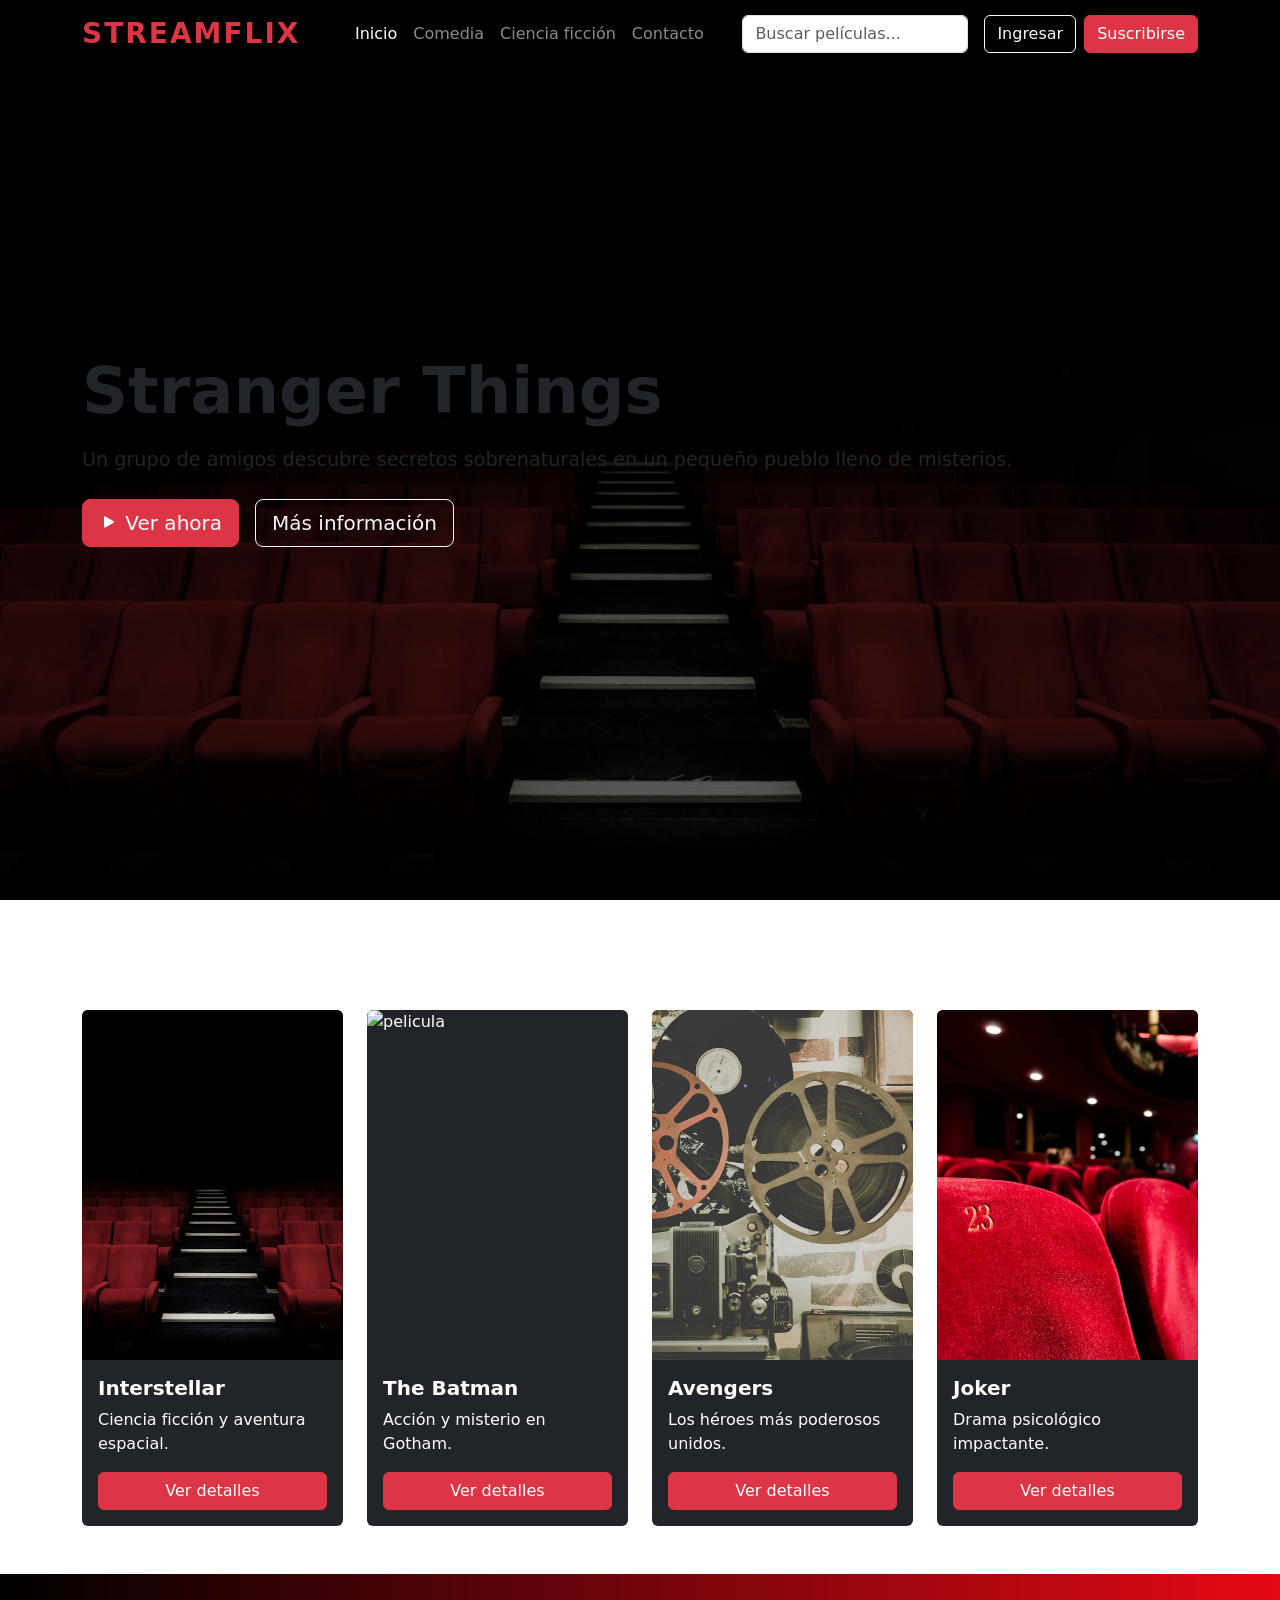
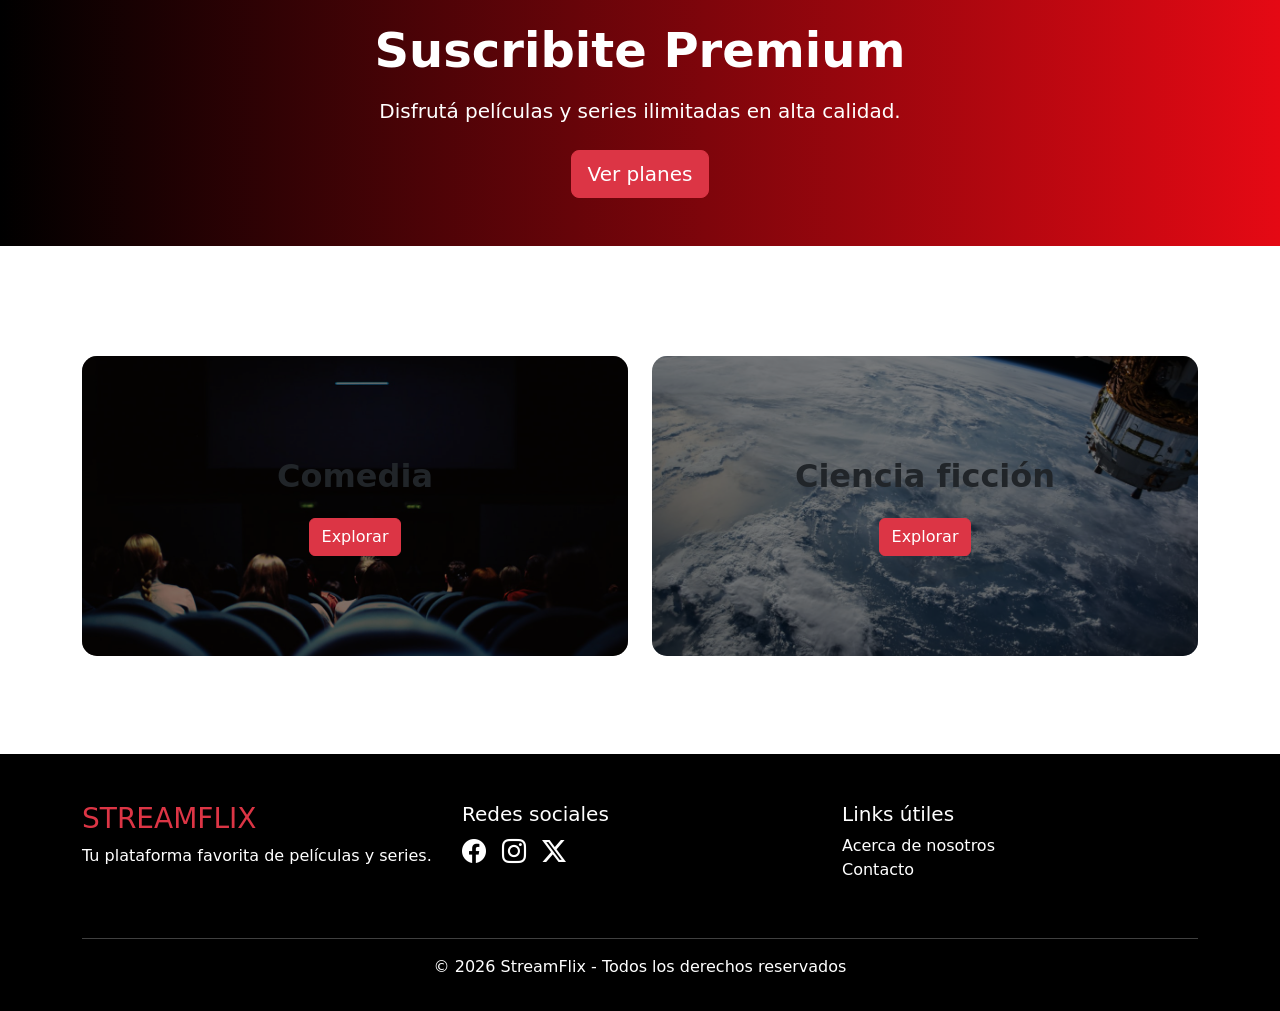
==== pages/index.html @ a865c46c "comienzo de proyecto de compañeros" ====
<!DOCTYPE html>
<html lang="es">
<head>
  <meta charset="UTF-8">
  <meta name="viewport" content="width=device-width, initial-scale=1.0">

  <title>StreamFlix</title>
  <link rel="icon" type="image.png" href="../asset/favicon.png">
  <link rel="stylesheet" href="../style/style.css">

  <!-- Bootstrap -->
  <link
    href="https://cdn.jsdelivr.net/npm/bootstrap@5.3.3/dist/css/bootstrap.min.css"
    rel="stylesheet"
  >

  <!-- Bootstrap Icons -->
  <link
    rel="stylesheet"
    href="https://cdn.jsdelivr.net/npm/bootstrap-icons@1.11.3/font/bootstrap-icons.min.css"
  >

  <!-- CSS -->
  <link rel="stylesheet" href="./css/style.css">
</head>

<body>

  <!-- ================= NAVBAR ================= -->
<header>
  <nav class="navbar navbar-expand-lg navbar-dark bg-black fixed-top shadow">
    <div class="container">

      <!-- Logo -->
      <a class="navbar-brand fw-bold text-danger fs-3" href="#">
        STREAMFLIX
      </a>

      <!-- Botón responsive -->
      <button
        class="navbar-toggler"
        type="button"
        data-bs-toggle="collapse"
        data-bs-target="#menu"
      >
        <span class="navbar-toggler-icon"></span>
      </button>

      <!-- Menú -->
      <div class="collapse navbar-collapse" id="menu">

        <!-- Links -->
        <ul class="navbar-nav mx-auto mb-2 mb-lg-0">

          <li class="nav-item">
            <a class="nav-link active" href="#">
              Inicio
            </a>
          </li>

          <li class="nav-item">
            <a class="nav-link" href="./pages/categoria-comedia.html">
              Comedia
            </a>
          </li>

          <li class="nav-item">
            <a class="nav-link" href="./pages/categoria-cienciaficcion.html">
              Ciencia ficción
            </a>
          </li>

          <li class="nav-item">
            <a class="nav-link" href="./pages/contacto.html">
              Contacto
            </a>
          </li>

        </ul>

        <!-- Buscador -->
        <form class="d-flex me-3 mb-3 mb-lg-0">
          <input
            class="form-control"
            type="search"
            placeholder="Buscar películas..."
          >
        </form>

        <!-- Botones -->
        <div class="d-flex gap-2">

          <a
            href="./pages/login.html"
            class="btn btn-outline-light"
          >
            Ingresar
          </a>

          <a
            href="./pages/suscripcion.html"
            class="btn btn-danger"
          >
            Suscribirse
          </a>

        </div>

      </div>
    </div>
  </nav>
</header>
<main>

  <!-- ================= HERO ================= -->

  <section class="hero">

    <div class="hero-overlay">

      <div class="container hero-content">

        <h1 class="display-3 fw-bold mb-3">
          Stranger Things
        </h1>

        <p class="lead mb-4">
          Un grupo de amigos descubre secretos sobrenaturales
          en un pequeño pueblo lleno de misterios.
        </p>

        <div class="d-flex gap-3">

          <a
            href="./pages/detalle-serie.html"
            class="btn btn-danger btn-lg"
          >
            <i class="bi bi-play-fill"></i>
            Ver ahora
          </a>

          <a
            href="./pages/detalle-serie.html"
            class="btn btn-outline-light btn-lg"
          >
            Más información
          </a>

        </div>

      </div>

    </div>

  </section>

  <!-- ================= PELÍCULAS SUGERIDAS ================= -->

  <section class="container py-5">

    <h2 class="text-white mb-4">
      Películas sugeridas
    </h2>

    <div class="row g-4">

      <!-- Card 1 -->
      <div class="col-md-6 col-lg-3">

        <div class="card movie-card bg-dark text-white border-0">

          <img
            src="../asset/photo-7.jpg"
            class="card-img-top"
            alt="pelicula"
          >

          <div class="card-body">

            <h5 class="card-title">
              Interstellar
            </h5>

            <p class="card-text">
              Ciencia ficción y aventura espacial.
            </p>

            <a
              href="./pages/detalle-pelicula.html"
              class="btn btn-danger w-100"
            >
              Ver detalles
            </a>

          </div>

        </div>

      </div>

      <!-- Card 2 -->
      <div class="col-md-6 col-lg-3">

        <div class="card movie-card bg-dark text-white border-0">

          <img
            src="../asset/photo-1.jpg"
            class="card-img-top"
            alt="pelicula"
          >

          <div class="card-body">

            <h5 class="card-title">
              The Batman
            </h5>

            <p class="card-text">
              Acción y misterio en Gotham.
            </p>

            <a
              href="./pages/detalle-pelicula.html"
              class="btn btn-danger w-100"
            >
              Ver detalles
            </a>

          </div>

        </div>

      </div>

      <!-- Card 3 -->
      <div class="col-md-6 col-lg-3">

        <div class="card movie-card bg-dark text-white border-0">

          <img
            src="../asset/photo-6.jpg"
            class="card-img-top"
            alt="pelicula"
          >

          <div class="card-body">

            <h5 class="card-title">
              Avengers
            </h5>

            <p class="card-text">
              Los héroes más poderosos unidos.
            </p>

            <a
              href="./pages/detalle-pelicula.html"
              class="btn btn-danger w-100"
            >
              Ver detalles
            </a>

          </div>

        </div>

      </div>

      <!-- Card 4 -->
      <div class="col-md-6 col-lg-3">

        <div class="card movie-card bg-dark text-white border-0">

          <img
            src="../asset/photo-2.jpg"
            class="card-img-top"
            alt="pelicula"
          >

          <div class="card-body">

            <h5 class="card-title">
              Joker
            </h5>

            <p class="card-text">
              Drama psicológico impactante.
            </p>

            <a
              href="./pages/detalle-pelicula.html"
              class="btn btn-danger w-100"
            >
              Ver detalles
            </a>

          </div>

        </div>

      </div>

    </div>

  </section>

  <!-- ================= BANNER PREMIUM ================= -->

  <section class="premium-banner py-5">

    <div class="container text-center text-white">

      <h2 class="display-5 fw-bold mb-3">
        Suscribite Premium
      </h2>

      <p class="lead mb-4">
        Disfrutá películas y series ilimitadas en alta calidad.
      </p>

      <a
        href="./pages/suscripcion.html"
        class="btn btn-danger btn-lg"
      >
        Ver planes
      </a>

    </div>

  </section>

  <!-- ================= CATEGORÍAS ================= -->

  <section class="container py-5">

    <h2 class="text-white mb-4">
      Categorías populares
    </h2>

    <div class="row g-4">

      <!-- Categoría 1 -->
      <div class="col-md-6">

        <div class="category-card comedy">

          <div class="category-overlay">

            <h3>Comedia</h3>

            <a
              href="./pages/categoria-comedia.html"
              class="btn btn-danger"
            >
              Explorar
            </a>

          </div>

        </div>

      </div>

      <!-- Categoría 2 -->
      <div class="col-md-6">

        <div class="category-card sci-fi">

          <div class="category-overlay">

            <h3>Ciencia ficción</h3>

            <a
              href="./pages/categoria-cienciaficcion.html"
              class="btn btn-danger"
            >
              Explorar
            </a>

          </div>

        </div>

      </div>

    </div>

  </section>
</main>
  <!-- ================= FOOTER ================= -->

  <footer class="bg-black text-white pt-5 pb-3">

    <div class="container">

      <div class="row text-center text-md-start">

        <!-- Columna 1 -->
        <div class="col-md-4 mb-4">

          <h3 class="text-danger">
            STREAMFLIX
          </h3>

          <p>
            Tu plataforma favorita de películas y series.
          </p>

        </div>

        <!-- Columna 2 -->
        <div class="col-md-4 mb-4">

          <h5>
            Redes sociales
          </h5>

          <div class="d-flex gap-3 justify-content-center justify-content-md-start">

            <a href="#" class="text-white fs-4">
              <i class="bi bi-facebook"></i>
            </a>

            <a href="#" class="text-white fs-4">
              <i class="bi bi-instagram"></i>
            </a>

            <a href="#" class="text-white fs-4">
              <i class="bi bi-twitter-x"></i>
            </a>

          </div>

        </div>

        <!-- Columna 3 -->
        <div class="col-md-4 mb-4">

          <h5>
            Links útiles
          </h5>

          <ul class="list-unstyled">

            <li>
              <a
                href="./pages/nosotros.html"
                class="text-white text-decoration-none"
              >
                Acerca de nosotros
              </a>
            </li>

            <li>
              <a
                href="./pages/contacto.html"
                class="text-white text-decoration-none"
              >
                Contacto
              </a>
            </li>

          </ul>

        </div>

      </div>

      <hr>

      <p class="text-center">
        © 2026 StreamFlix - Todos los derechos reservados
      </p>

    </div>

  </footer>

  <!-- Bootstrap JS -->

  <script src="https://cdn.jsdelivr.net/npm/bootstrap@5.3.3/dist/js/bootstrap.bundle.min.js"></script>

  <!-- JS -->

  <script src="./js/app.js"></script>

</body>
</html>
---- style/style.css ----
:root{

    /* COLORES PRINCIPALES */
    --color-fondo: #141414;
    --color-fondo-secundario: #1f1f1f;
    --color-navbar: #000000;

    /* COLORES DE TEXTO */
    --color-texto: #ffffff;
    --color-texto-secundario: #b3b3b3;

    /* COLOR PRINCIPAL */
    --color-rojo: #e50914;

    /* BOTONES */
    --color-boton-hover: #ff1f1f;

    /* BORDES */
    --color-borde: #333333;

    /* INPUT */
    --color-input: #2b2b2b;

}
*{
  margin: 0;
  padding: 0;
  box-sizing: border-box;
}

body{
  background-color: #141414;
  font-family: Arial, Helvetica, sans-serif;
  color: white;
}

/* =========================
   NAVBAR
========================= */

.navbar{
  background-color: rgba(0,0,0,0.9) !important;
}

.navbar-brand{
  letter-spacing: 2px;
}

.nav-link{
  transition: 0.3s;
}

.nav-link:hover{
  color: #e50914 !important;
}

/* =========================
   HERO
========================= */

.hero{
  background-image: url("../asset/photo-.jpg");
  background-size: cover;
  background-position: center;
  height: 100vh;
  position: relative;
}

.hero-overlay{
  background: rgba(0,0,0,0.6);
  width: 100%;
  height: 100%;
  display: flex;
  align-items: center;
}

.hero-content{
  max-width: 700px;
}

.hero h1{
  font-size: 4rem;
}

.hero p{
  font-size: 1.2rem;
}

/* =========================
   BOTONES
========================= */

.btn-danger{
  background-color: #e50914;
  border: none;
}

.btn-danger:hover{
  background-color: #b20710;
}

/* =========================
   CARDS PELÍCULAS
========================= */

.movie-card{
  overflow: hidden;
  transition: 0.3s;
  border-radius: 10px;
}

.movie-card:hover{
  transform: scale(1.05);
}

.movie-card img{
  height: 350px;
  object-fit: cover;
}

.card-title{
  font-weight: bold;
}

/* =========================
   BANNER PREMIUM
========================= */

.premium-banner{
  background: linear-gradient(
    to right,
    #000000,
    #e50914
  );
}

/* =========================
   CATEGORÍAS
========================= */

.category-card{
  height: 300px;
  border-radius: 15px;
  overflow: hidden;
  position: relative;
  background-size: cover;
  background-position: center;
}

.comedy{
  background-image: url("../asset/photo-3.jpg");
}

.sci-fi{
  background-image: url("../asset/photo-5.jpg");
}

.category-overlay{
  width: 100%;
  height: 100%;
  background: rgba(0,0,0,0.5);

  display: flex;
  flex-direction: column;
  justify-content: center;
  align-items: center;

  gap: 15px;
}

.category-overlay h3{
  font-size: 2rem;
  font-weight: bold;
}

/* =========================
   FOOTER
========================= */

footer{
  margin-top: 50px;
}

footer a{
  transition: 0.3s;
}

footer a:hover{
  color: #e50914 !important;
}

/* =========================
   FORMULARIOS
========================= */

.form-control{
  border-radius: 8px;
}

.form-control:focus{
  box-shadow: none;
  border-color: #e50914;
}

/* =========================
   RESPONSIVE
========================= */

@media(max-width: 992px){

  .hero{
    height: 80vh;
  }

  .hero h1{
    font-size: 3rem;
  }

}

@media(max-width: 768px){

  .hero{
    text-align: center;
    height: 70vh;
  }

  .hero-content{
    margin: auto;
  }

  .hero h1{
    font-size: 2.5rem;
  }

  .hero p{
    font-size: 1rem;
  }

  .movie-card img{
    height: 300px;
  }

}

@media(max-width: 576px){

  .hero h1{
    font-size: 2rem;
  }

  .hero{
    height: 65vh;
  }

  .category-card{
    height: 220px;
  }

}
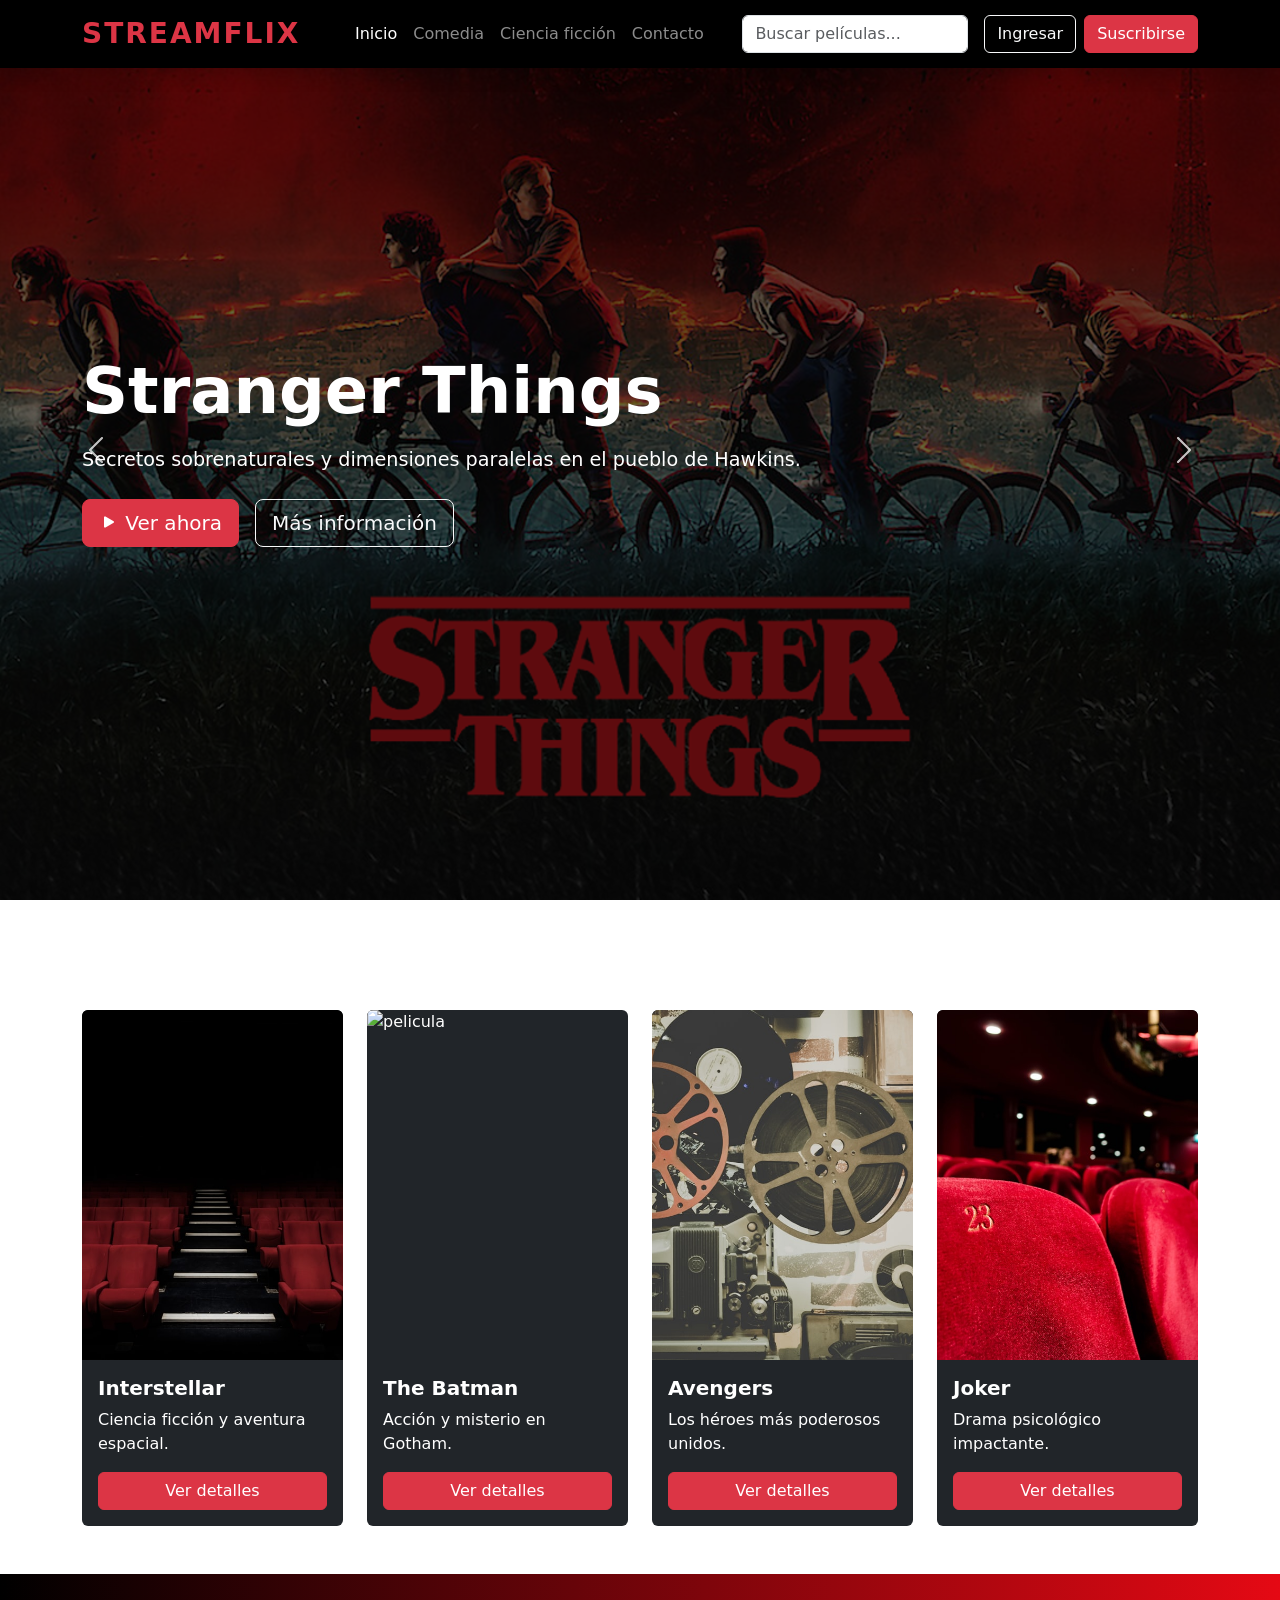
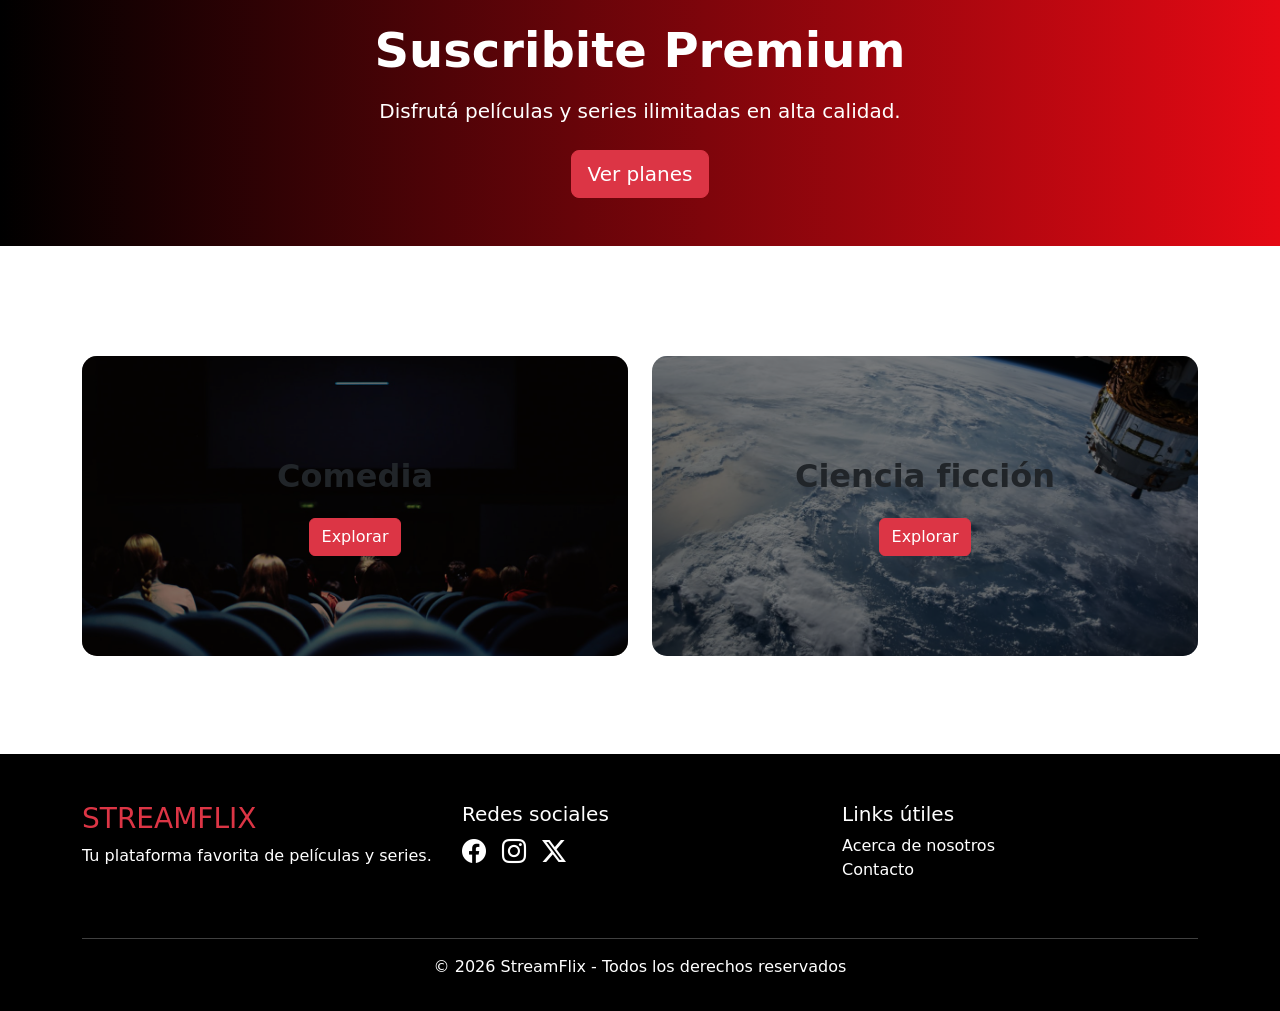
==== commit 16c024c9: "Agregado carrusel de Stranger Things y nuevas imágenes de estrenos" ====
--- a/pages/index.html
+++ b/pages/index.html
@@ -21,7 +21,7 @@
   >
 
   <!-- CSS -->
-  <link rel="stylesheet" href="./css/style.css">
+  
 </head>
 
 <body>
@@ -114,46 +114,79 @@
 
   <!-- ================= HERO ================= -->
 
-  <section class="hero">
-
-    <div class="hero-overlay">
-
-      <div class="container hero-content">
-
-        <h1 class="display-3 fw-bold mb-3">
-          Stranger Things
-        </h1>
-
-        <p class="lead mb-4">
-          Un grupo de amigos descubre secretos sobrenaturales
-          en un pequeño pueblo lleno de misterios.
-        </p>
-
-        <div class="d-flex gap-3">
-
-          <a
-            href="./pages/detalle-serie.html"
-            class="btn btn-danger btn-lg"
-          >
-            <i class="bi bi-play-fill"></i>
-            Ver ahora
-          </a>
-
-          <a
-            href="./pages/detalle-serie.html"
-            class="btn btn-outline-light btn-lg"
-          >
-            Más información
-          </a>
-
-        </div>
-
-      </div>
-
-    </div>
-
-  </section>
-
+  <div id="carouselEstrenos" class="carousel slide" data-bs-ride="carousel">
+  <div class="carousel-inner">
+
+    <div class="carousel-item active" data-bs-interval="5000">
+      <div class="hero" style="background-image: url('../asset/strangerthings.webp');">
+        <div class="hero-overlay">
+          <div class="container hero-content text-white">
+            <h1 class="display-3 fw-bold mb-3">Stranger Things</h1>
+            <p class="lead mb-4">Secretos sobrenaturales y dimensiones paralelas en el pueblo de Hawkins.</p>
+            <div class="d-flex gap-3">
+              <a href="https://www.netflix.com/title/80057281" target="_blank" class="btn btn-danger btn-lg">
+                <i class="bi bi-play-fill"></i> Ver ahora
+              </a>
+              <a href="./detalle-serie.html" class="btn btn-outline-light btn-lg">Más información</a>
+            </div>
+          </div>
+        </div>
+      </div>
+    </div>
+
+    <div class="carousel-item" data-bs-interval="5000">
+      <div class="hero" style="background-image: url('../asset/TheBatman.jpeg');">
+        <div class="hero-overlay">
+          <div class="container hero-content text-white">
+            <h1 class="display-3 fw-bold mb-3">The Batman</h1>
+            <p class="lead mb-4">Venganza y justicia en las sombras de Gotham City.</p>
+            <div class="d-flex gap-3">
+              <a href="https://www.warnerbros.com/movies/the-batman" target="_blank" class="btn btn-danger btn-lg">
+                <i class="bi bi-play-fill"></i> Ver ahora
+              </a>
+              <a href="./detalle-pelicula.html" class="btn btn-outline-light btn-lg">Más información</a>
+            </div>
+          </div>
+        </div>
+      </div>
+    </div>
+
+    <div class="carousel-item" data-bs-interval="5000">
+      <div class="hero" style="background-image: url('../asset/interstellar.png');">
+        <div class="hero-overlay">
+          <div class="container hero-content text-white">
+            <h1 class="display-3 fw-bold mb-3">Interstellar</h1>
+            <p class="lead mb-4">Un viaje más allá de las galaxias para salvar el futuro de la humanidad.</p>
+            <div class="d-flex gap-3">
+              <a href="https://www.paramountmovies.com/movies/interstellar" target="_blank" class="btn btn-danger btn-lg">
+                <i class="bi bi-play-fill"></i> Ver ahora
+              </a>
+              <a href="./detalle-pelicula.html" class="btn btn-outline-light btn-lg">Más información</a>
+            </div>
+          </div>
+        </div>
+      </div>
+    </div>
+
+  </div>
+
+  <button class="carousel-control-prev" type="button" data-bs-target="#carouselEstrenos" data-bs-slide="prev">
+    <span class="carousel-control-prev-icon" aria-hidden="true"></span>
+  </button>
+  <button class="carousel-control-next" type="button" data-bs-target="#carouselEstrenos" data-bs-slide="next">
+    <span class="carousel-control-next-icon" aria-hidden="true"></span>
+  </button>
+</div>
+
+  <button class="carousel-control-prev" type="button" data-bs-target="#carouselEstrenos" data-bs-slide="prev">
+    <span class="carousel-control-prev-icon" aria-hidden="true"></span>
+    <span class="visually-hidden">Anterior</span>
+  </button>
+  <button class="carousel-control-next" type="button" data-bs-target="#carouselEstrenos" data-bs-slide="next">
+    <span class="carousel-control-next-icon" aria-hidden="true"></span>
+    <span class="visually-hidden">Siguiente</span>
+  </button>
+</div>
   <!-- ================= PELÍCULAS SUGERIDAS ================= -->
 
   <section class="container py-5">
--- a/style/style.css
+++ b/style/style.css
@@ -58,11 +58,11 @@
    HERO
 ========================= */
 
-.hero{
-  background-image: url("../asset/photo-.jpg");
+.hero {
+  height: 100vh;
   background-size: cover;
   background-position: center;
-  height: 100vh;
+  background-repeat: no-repeat;
   position: relative;
 }
 
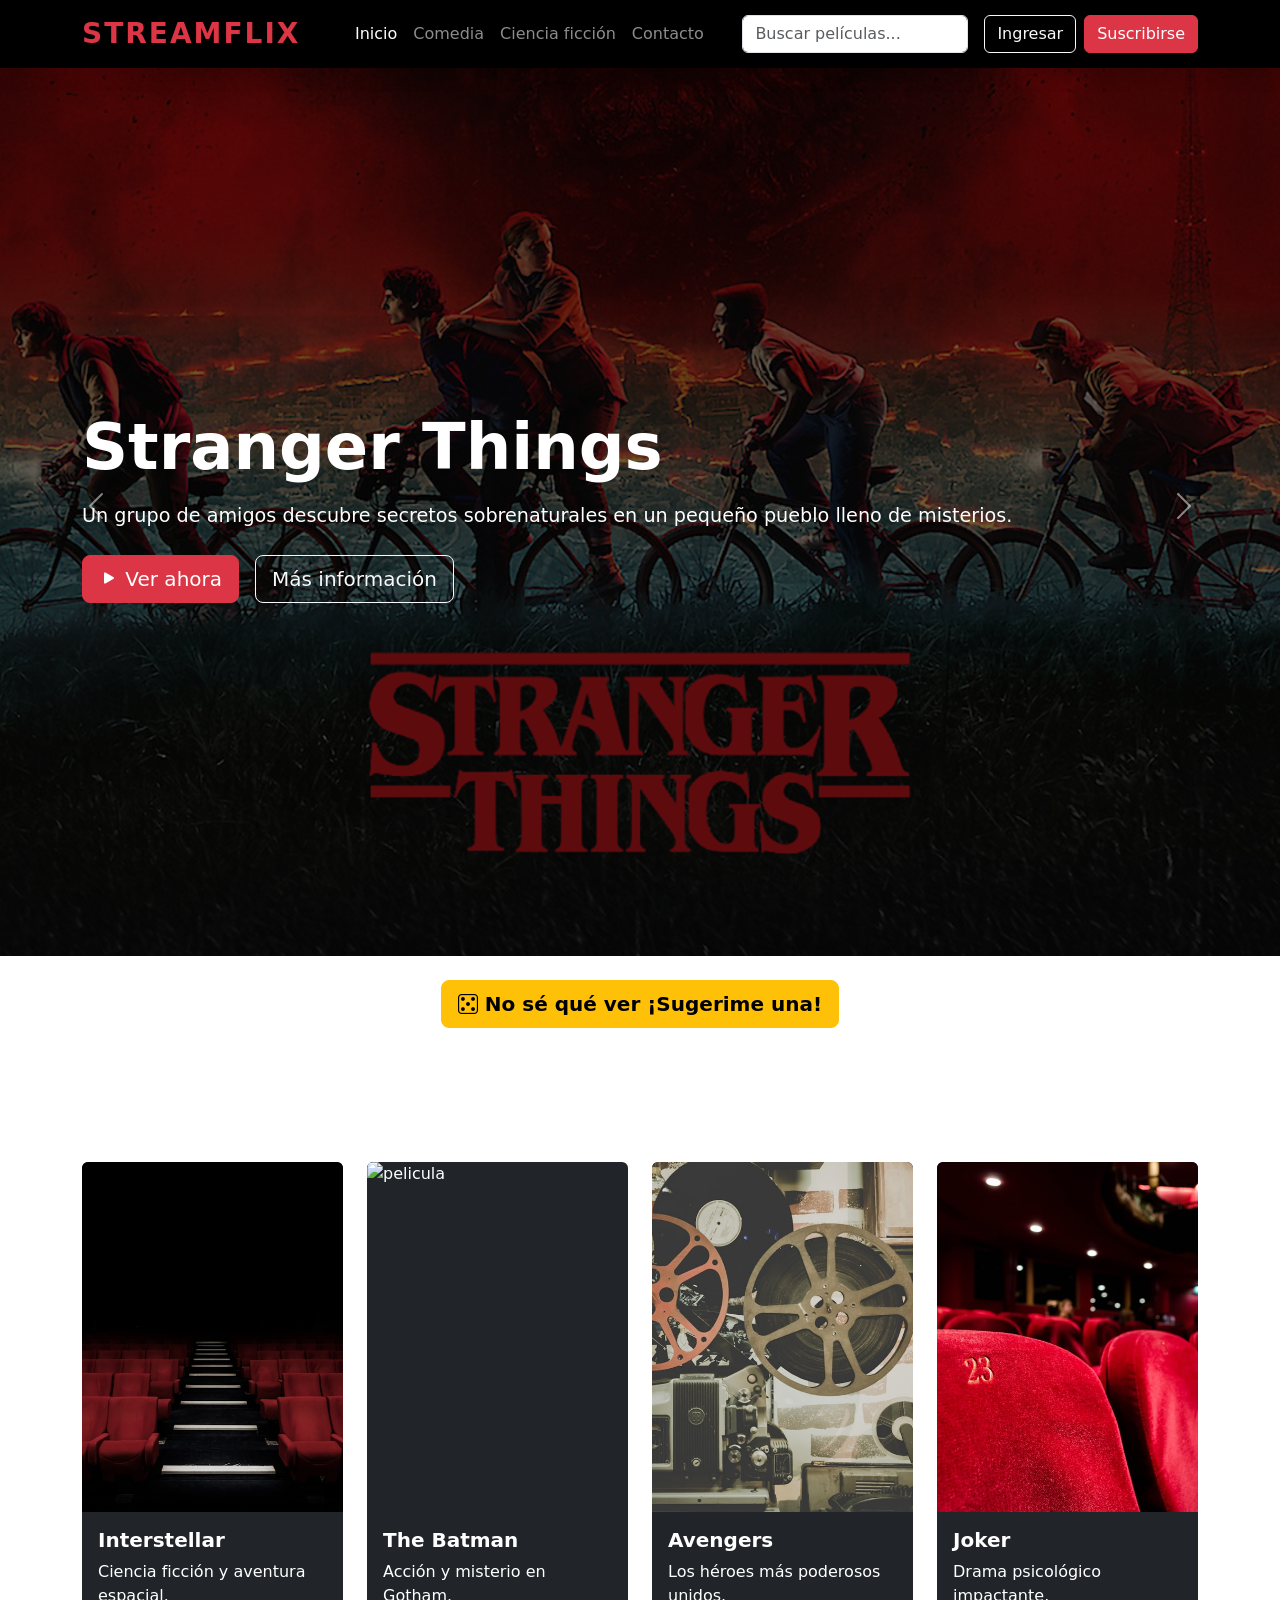
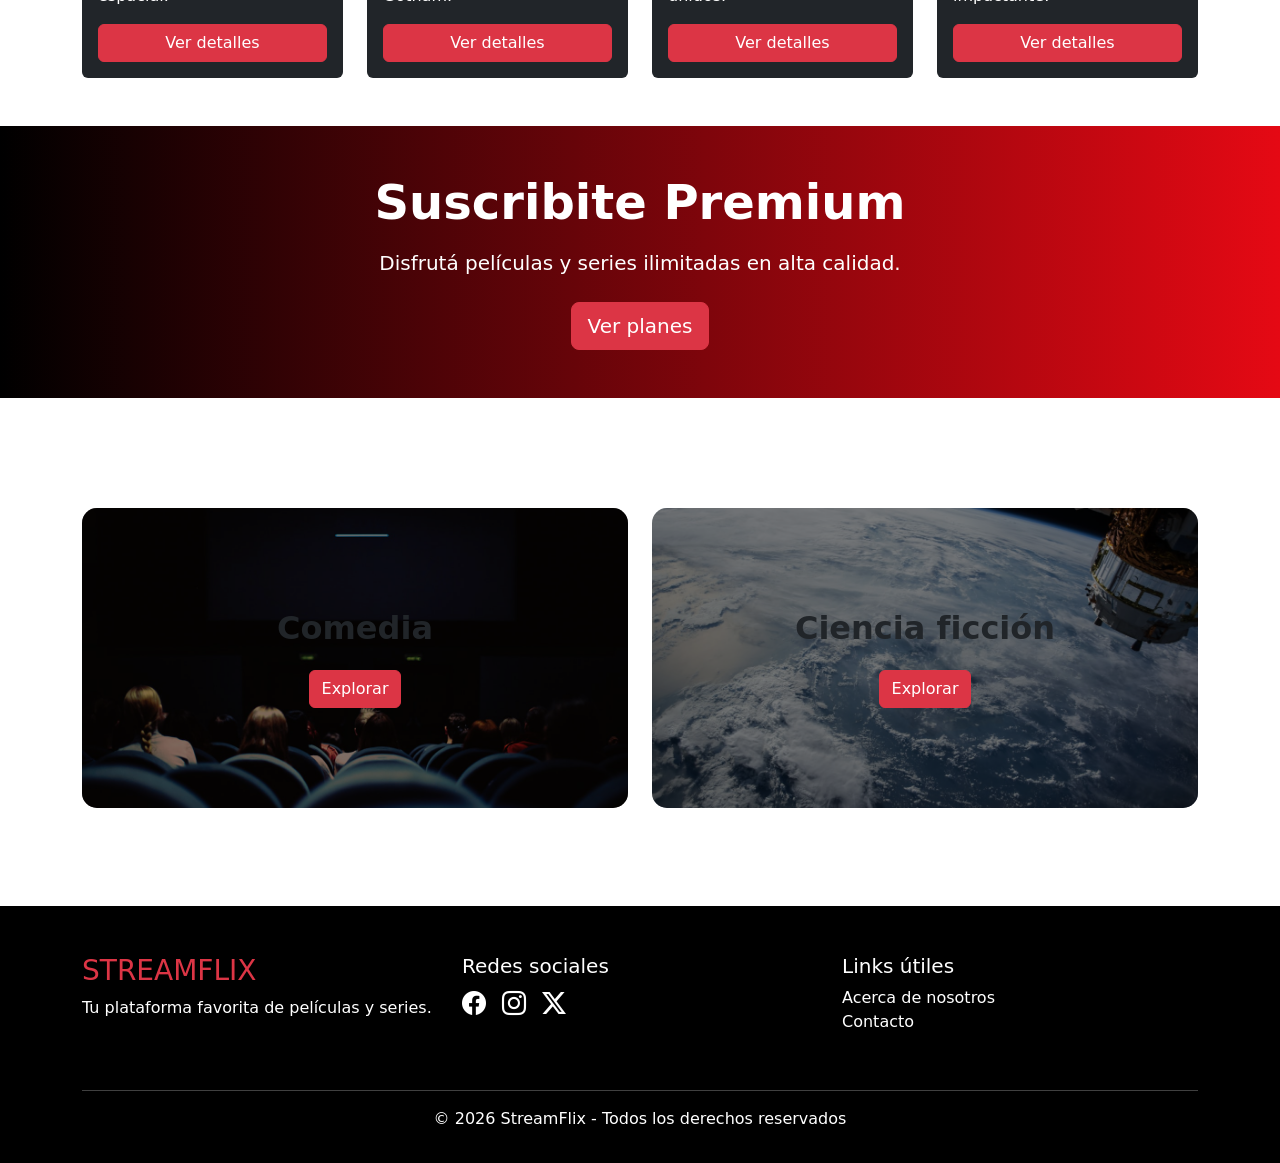
==== commit a47250e7: "feat: agregue el carrusel de bootstrap" ====
--- a/pages/index.html
+++ b/pages/index.html
@@ -21,7 +21,7 @@
   >
 
   <!-- CSS -->
-  
+ 
 </head>
 
 <body>
@@ -111,85 +111,56 @@
   </nav>
 </header>
 <main>
-
-  <!-- ================= HERO ================= -->
-
-  <div id="carouselEstrenos" class="carousel slide" data-bs-ride="carousel">
-  <div class="carousel-inner">
-
-    <div class="carousel-item active" data-bs-interval="5000">
-      <div class="hero" style="background-image: url('../asset/strangerthings.webp');">
-        <div class="hero-overlay">
-          <div class="container hero-content text-white">
-            <h1 class="display-3 fw-bold mb-3">Stranger Things</h1>
-            <p class="lead mb-4">Secretos sobrenaturales y dimensiones paralelas en el pueblo de Hawkins.</p>
-            <div class="d-flex gap-3">
-              <a href="https://www.netflix.com/title/80057281" target="_blank" class="btn btn-danger btn-lg">
-                <i class="bi bi-play-fill"></i> Ver ahora
-              </a>
-              <a href="./detalle-serie.html" class="btn btn-outline-light btn-lg">Más información</a>
+  <div id="heroCarousel" class="carousel slide carousel-fade" data-bs-ride="carousel">
+    <div class="carousel-inner">
+
+      <div class="carousel-item active" data-bs-interval="5000">
+        <section class="hero" style="background-image: url('../asset/strangerthings.webp');">
+          <div class="hero-overlay">
+            <div class="container hero-content text-white">
+              <h1 class="display-3 fw-bold mb-3">Stranger Things</h1>
+              <p class="lead mb-4">Un grupo de amigos descubre secretos sobrenaturales en un pequeño pueblo lleno de misterios.</p>
+              <div class="d-flex gap-3">
+                <a href="https://youtu.be/8XFCGvzbJS0?si=hk1-6i3dvdXOa7lI" target="_blank" class="btn btn-danger btn-lg"><i class="bi bi-play-fill"></i> Ver ahora</a>
+                <button onclick="mostrarInfo('Stranger Things')" class="btn btn-outline-light btn-lg">Más información</button>
+              </div>
             </div>
           </div>
-        </div>
-      </div>
-    </div>
-
-    <div class="carousel-item" data-bs-interval="5000">
-      <div class="hero" style="background-image: url('../asset/TheBatman.jpeg');">
-        <div class="hero-overlay">
-          <div class="container hero-content text-white">
-            <h1 class="display-3 fw-bold mb-3">The Batman</h1>
-            <p class="lead mb-4">Venganza y justicia en las sombras de Gotham City.</p>
-            <div class="d-flex gap-3">
-              <a href="https://www.warnerbros.com/movies/the-batman" target="_blank" class="btn btn-danger btn-lg">
-                <i class="bi bi-play-fill"></i> Ver ahora
-              </a>
-              <a href="./detalle-pelicula.html" class="btn btn-outline-light btn-lg">Más información</a>
+        </section>
+      </div>
+
+      <div class="carousel-item" data-bs-interval="5000">
+        <section class="hero" style="background-image: url('../asset/TheBatman.jpeg');">
+          <div class="hero-overlay">
+            <div class="container hero-content text-white">
+              <h1 class="display-3 fw-bold mb-3">The Batman</h1>
+              <p class="lead mb-4">En su segundo año luchando contra el crimen, Batman explora la corrupción existente en Gotham.</p>
+              <div class="d-flex gap-3">
+                <a href="https://youtu.be/-HskackENos?si=9Exgv6Biqqm0IoVn" target="_blank" class="btn btn-danger btn-lg"><i class="bi bi-play-fill"></i> Ver ahora</a>
+                <button onclick="mostrarInfo('The Batman')" class="btn btn-outline-light btn-lg">Más información</button>
+              </div>
             </div>
           </div>
-        </div>
-      </div>
-    </div>
-
-    <div class="carousel-item" data-bs-interval="5000">
-      <div class="hero" style="background-image: url('../asset/interstellar.png');">
-        <div class="hero-overlay">
-          <div class="container hero-content text-white">
-            <h1 class="display-3 fw-bold mb-3">Interstellar</h1>
-            <p class="lead mb-4">Un viaje más allá de las galaxias para salvar el futuro de la humanidad.</p>
-            <div class="d-flex gap-3">
-              <a href="https://www.paramountmovies.com/movies/interstellar" target="_blank" class="btn btn-danger btn-lg">
-                <i class="bi bi-play-fill"></i> Ver ahora
-              </a>
-              <a href="./detalle-pelicula.html" class="btn btn-outline-light btn-lg">Más información</a>
-            </div>
-          </div>
-        </div>
-      </div>
-    </div>
-
+        </section>
+      </div>
+
+    </div>
+
+    <button class="carousel-control-prev" type="button" data-bs-target="#heroCarousel" data-bs-slide="prev">
+      <span class="carousel-control-prev-icon"></span>
+    </button>
+    <button class="carousel-control-next" type="button" data-bs-target="#heroCarousel" data-bs-slide="next">
+      <span class="carousel-control-next-icon"></span>
+    </button>
   </div>
-
-  <button class="carousel-control-prev" type="button" data-bs-target="#carouselEstrenos" data-bs-slide="prev">
-    <span class="carousel-control-prev-icon" aria-hidden="true"></span>
-  </button>
-  <button class="carousel-control-next" type="button" data-bs-target="#carouselEstrenos" data-bs-slide="next">
-    <span class="carousel-control-next-icon" aria-hidden="true"></span>
-  </button>
+  <!-- ================= PELÍCULAS SUGERIDAS ================= -->
+
+  <div class="container text-center my-4">
+    <button onclick="sugerirPelicula()" class="btn btn-warning btn-lg fw-bold">
+        <i class="bi bi-dice-5"></i> No sé qué ver ¡Sugerime una!
+    </button>
 </div>
-
-  <button class="carousel-control-prev" type="button" data-bs-target="#carouselEstrenos" data-bs-slide="prev">
-    <span class="carousel-control-prev-icon" aria-hidden="true"></span>
-    <span class="visually-hidden">Anterior</span>
-  </button>
-  <button class="carousel-control-next" type="button" data-bs-target="#carouselEstrenos" data-bs-slide="next">
-    <span class="carousel-control-next-icon" aria-hidden="true"></span>
-    <span class="visually-hidden">Siguiente</span>
-  </button>
-</div>
-  <!-- ================= PELÍCULAS SUGERIDAS ================= -->
-
-  <section class="container py-5">
+<section class="container py-5">
 
     <h2 class="text-white mb-4">
       Películas sugeridas
@@ -514,8 +485,43 @@
   <script src="https://cdn.jsdelivr.net/npm/bootstrap@5.3.3/dist/js/bootstrap.bundle.min.js"></script>
 
   <!-- JS -->
-
-  <script src="./js/app.js"></script>
+   <div class="modal fade" id="modalInfo" tabindex="-1" aria-hidden="true">
+  <div class="modal-dialog modal-lg modal-dialog-centered">
+    <div class="modal-content bg-dark text-white border-danger">
+      <div class="modal-header border-0">
+        <h3 class="modal-title fw-bold text-danger" id="infoTitulo"></h3>
+        <button type="button" class="btn-close btn-close-white" data-bs-dismiss="modal"></button>
+      </div>
+      <div class="modal-body">
+        <p id="infoTexto" class="fs-5"></p>
+      </div>
+      <div class="modal-footer border-0">
+        <button type="button" class="btn btn-outline-danger" data-bs-dismiss="modal">Cerrar</button>
+      </div>
+    </div>
+  </div>
+</div>
+
+
+   <div class="modal fade" id="modalPelicula" tabindex="-1" aria-hidden="true">
+  <div class="modal-dialog modal-dialog-centered">
+    <div class="modal-content bg-dark text-white border-danger">
+      <div class="modal-header border-0">
+        <h5 class="modal-title fw-bold text-danger">🍿 Sugerencia de StreamFlix</h5>
+        <button type="button" class="btn-close btn-close-white" data-bs-dismiss="modal" aria-label="Close"></button>
+      </div>
+      <div class="modal-body text-center py-4">
+        <h4 class="mb-3">¡Hoy te toca ver:</h4>
+        <h2 id="peliculaSeleccionada" class="display-6 fw-bold text-uppercase"></h2>
+        <h4 class="mt-3">!</h4>
+      </div>
+      <div class="modal-footer border-0 justify-content-center">
+        <button type="button" class="btn btn-danger px-4" data-bs-dismiss="modal">¡Buenísimo!</button>
+      </div>
+    </div>
+  </div>
+</div>
+  <script src="app.js"></script>
 
 </body>
 </html>
--- a/style/style.css
+++ b/style/style.css
@@ -58,24 +58,34 @@
    HERO
 ========================= */
 
-.hero {
-  height: 100vh;
+.hero{
+  background-image: url("../asset/photo-.jpg");
   background-size: cover;
   background-position: center;
-  background-repeat: no-repeat;
+  height: 100vh;
   position: relative;
 }
 
-.hero-overlay{
-  background: rgba(0,0,0,0.6);
-  width: 100%;
-  height: 100%;
-  display: flex;
-  align-items: center;
-}
-
-.hero-content{
-  max-width: 700px;
+.hero-overlay {
+    background: rgba(0,0,0,0.6);
+    width: 100%;
+    height: 100%;
+    display: flex;
+    align-items: center;
+    position: relative; /* Clave */
+    z-index: 1;
+    pointer-events: none;
+}
+.hero-content {
+    max-width: 700px;
+    position: relative; /* Clave para el clic */
+     z-index: 999;       
+    pointer-events: auto;
+    position: relative;
+   
+}
+#heroCarousel {
+    margin-top: 56px; 
 }
 
 .hero h1{
@@ -93,10 +103,12 @@
 .btn-danger{
   background-color: #e50914;
   border: none;
+  transition: none !important;
 }
 
 .btn-danger:hover{
   background-color: #b20710;
+
 }
 
 /* =========================
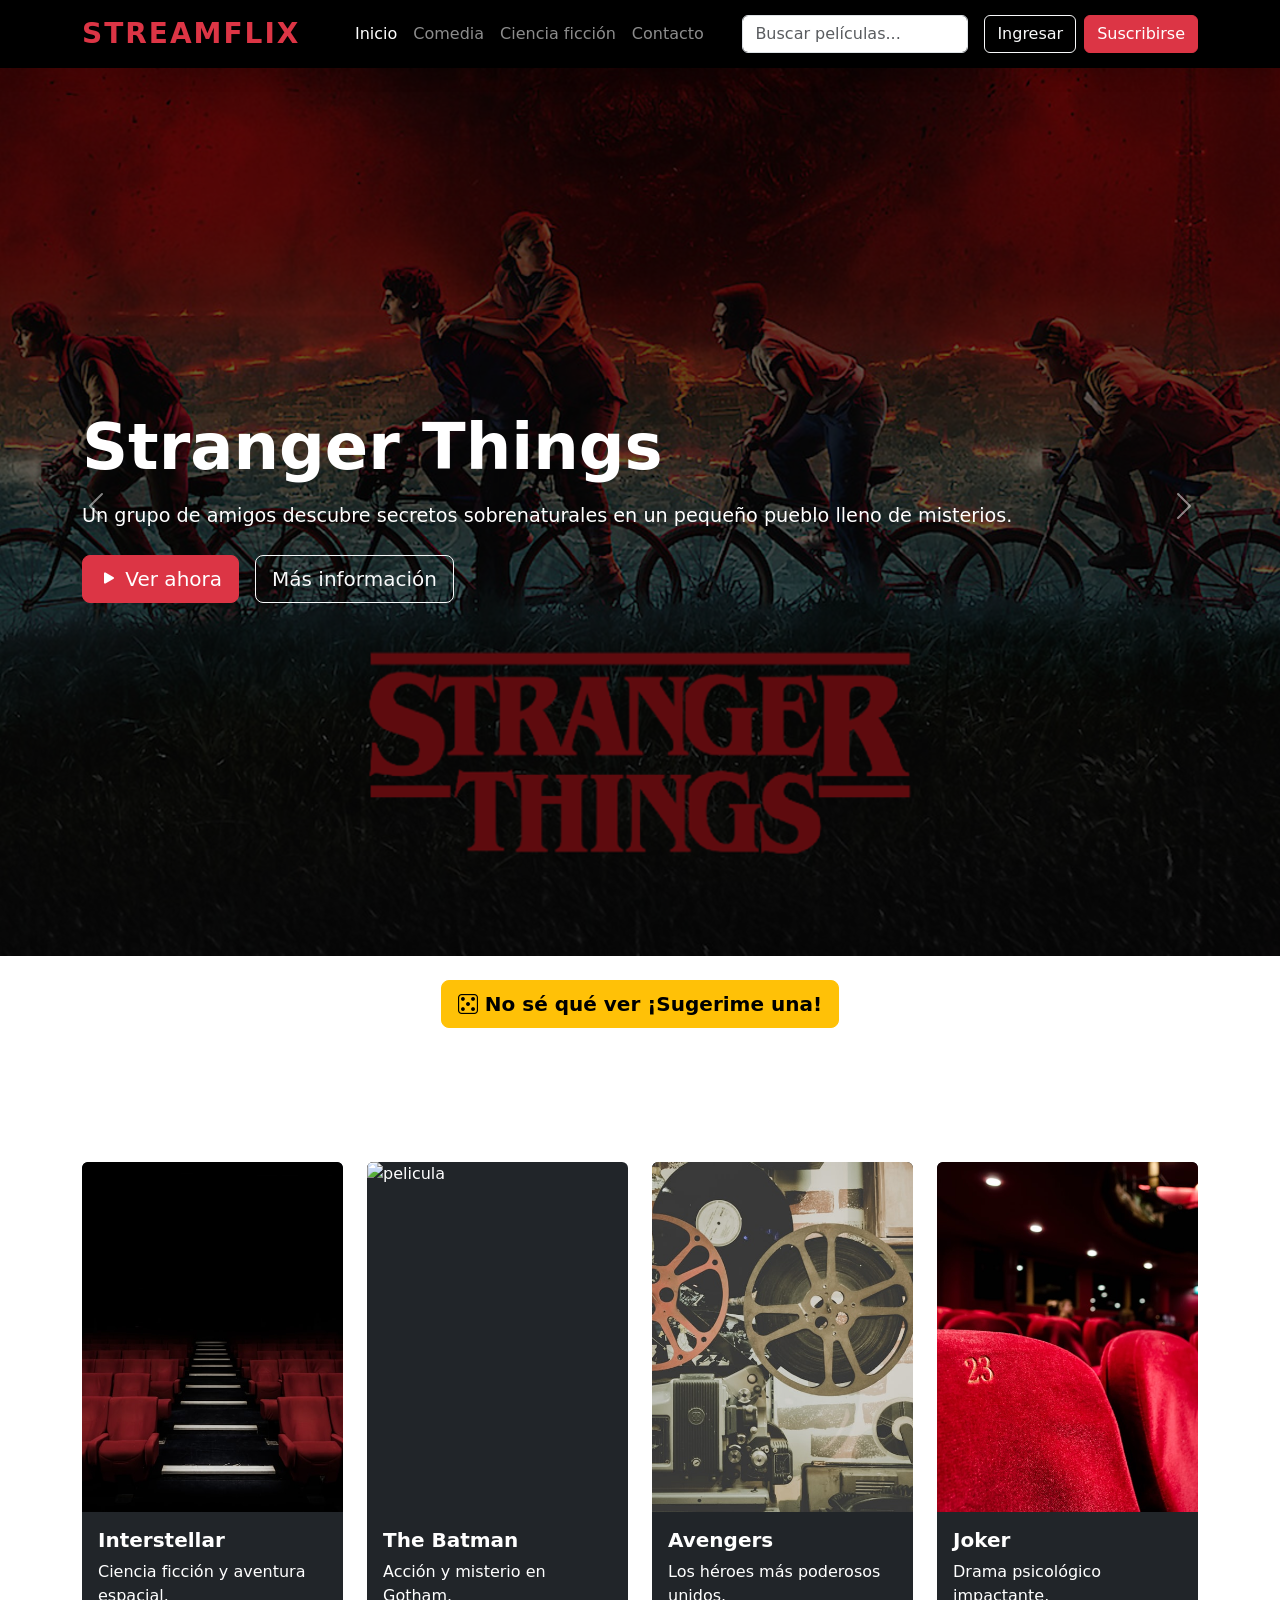
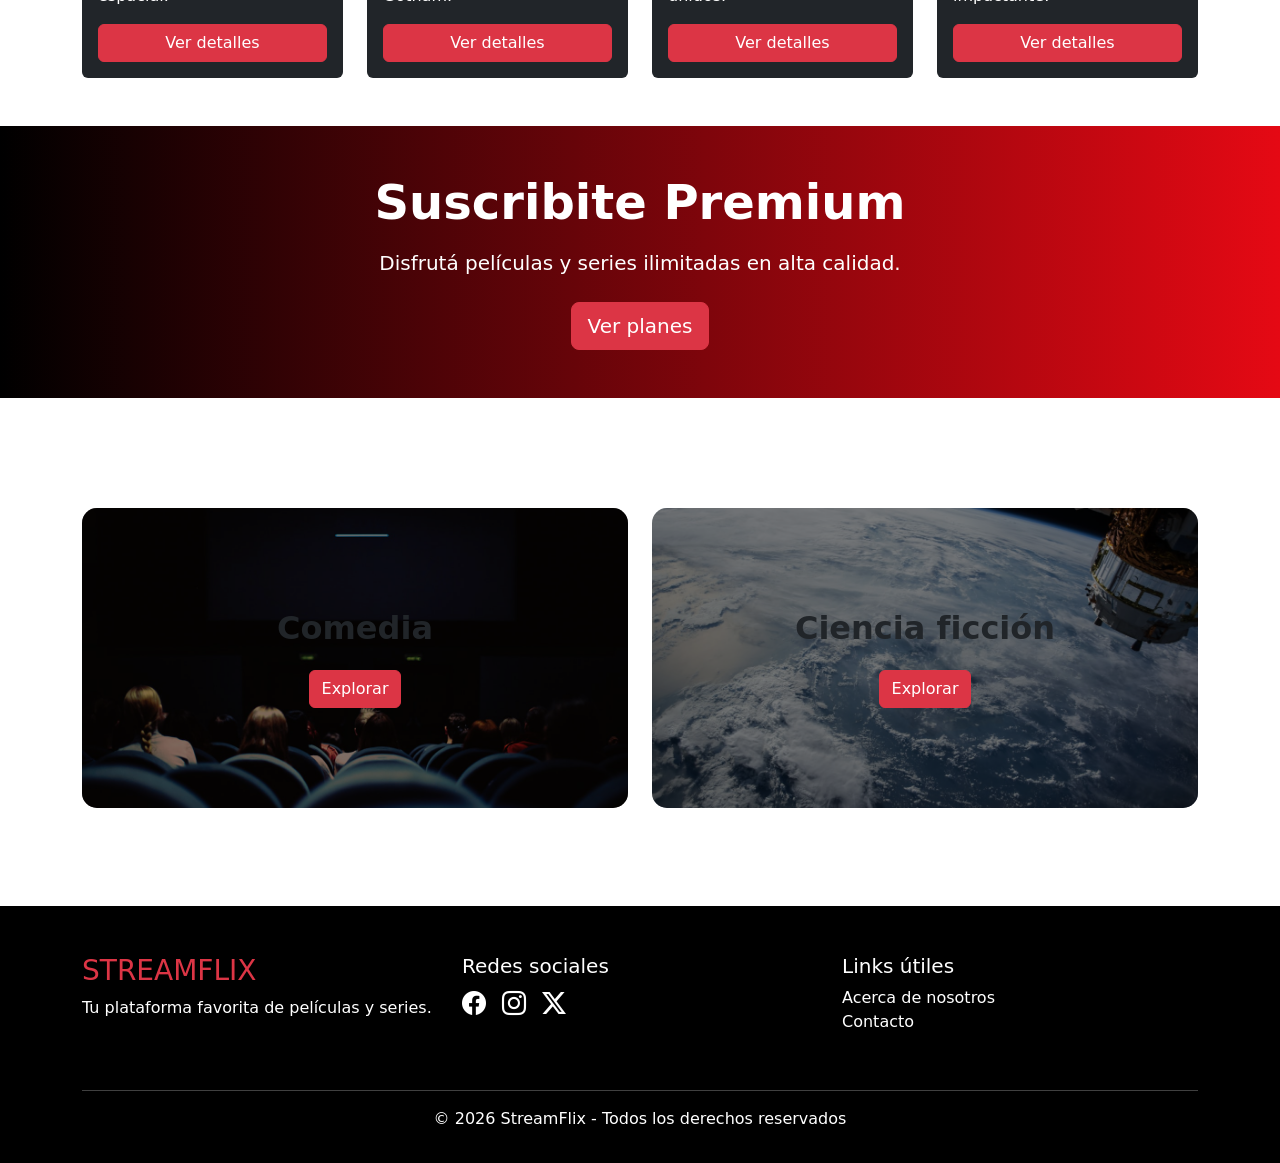
==== commit afda454d: "agrego funcion de sugerencia de peliculas con app.js" ====
--- a/pages/index.html
+++ b/pages/index.html
@@ -144,6 +144,21 @@
         </section>
       </div>
 
+      <div class="carousel-item" data-bs-interval="5000">
+        <section class="hero" style="background-image: url('../asset/interstellar.png');">
+          <div class="hero-overlay">
+            <div class="container hero-content text-white">
+              <h1 class="display-3 fw-bold mb-3">Interestellar</h1>
+              <p class="lead mb-4">Un piloto viaja a través de un agujero de gusano para buscar un nuevo hogar para la humanidad mientras lucha contra la dilatación del tiempo y el deseo de volver con su hija.</p>
+              <div class="d-flex gap-3">
+                <a href="https://www.youtube.com/watch?v=LYS2O1nl9iM" target="_blank" class="btn btn-danger btn-lg"><i class="bi bi-play-fill"></i> Ver ahora</a>
+                <button onclick="mostrarInfo('Interstellar')" class="btn btn-outline-light btn-lg">Más información</button>
+              </div>
+            </div>
+          </div>
+        </section>
+      </div>
+
     </div>
 
     <button class="carousel-control-prev" type="button" data-bs-target="#heroCarousel" data-bs-slide="prev">
--- a/style/style.css
+++ b/style/style.css
@@ -82,6 +82,7 @@
      z-index: 999;       
     pointer-events: auto;
     position: relative;
+
    
 }
 #heroCarousel {
@@ -104,6 +105,8 @@
   background-color: #e50914;
   border: none;
   transition: none !important;
+  position: relative;
+  z-index: 10;
 }
 
 .btn-danger:hover{
@@ -239,6 +242,8 @@
 
   .hero-content{
     margin: auto;
+    position: relative;
+    z-index: 5;
   }
 
   .hero h1{
@@ -269,4 +274,4 @@
     height: 220px;
   }
 
-}+}
